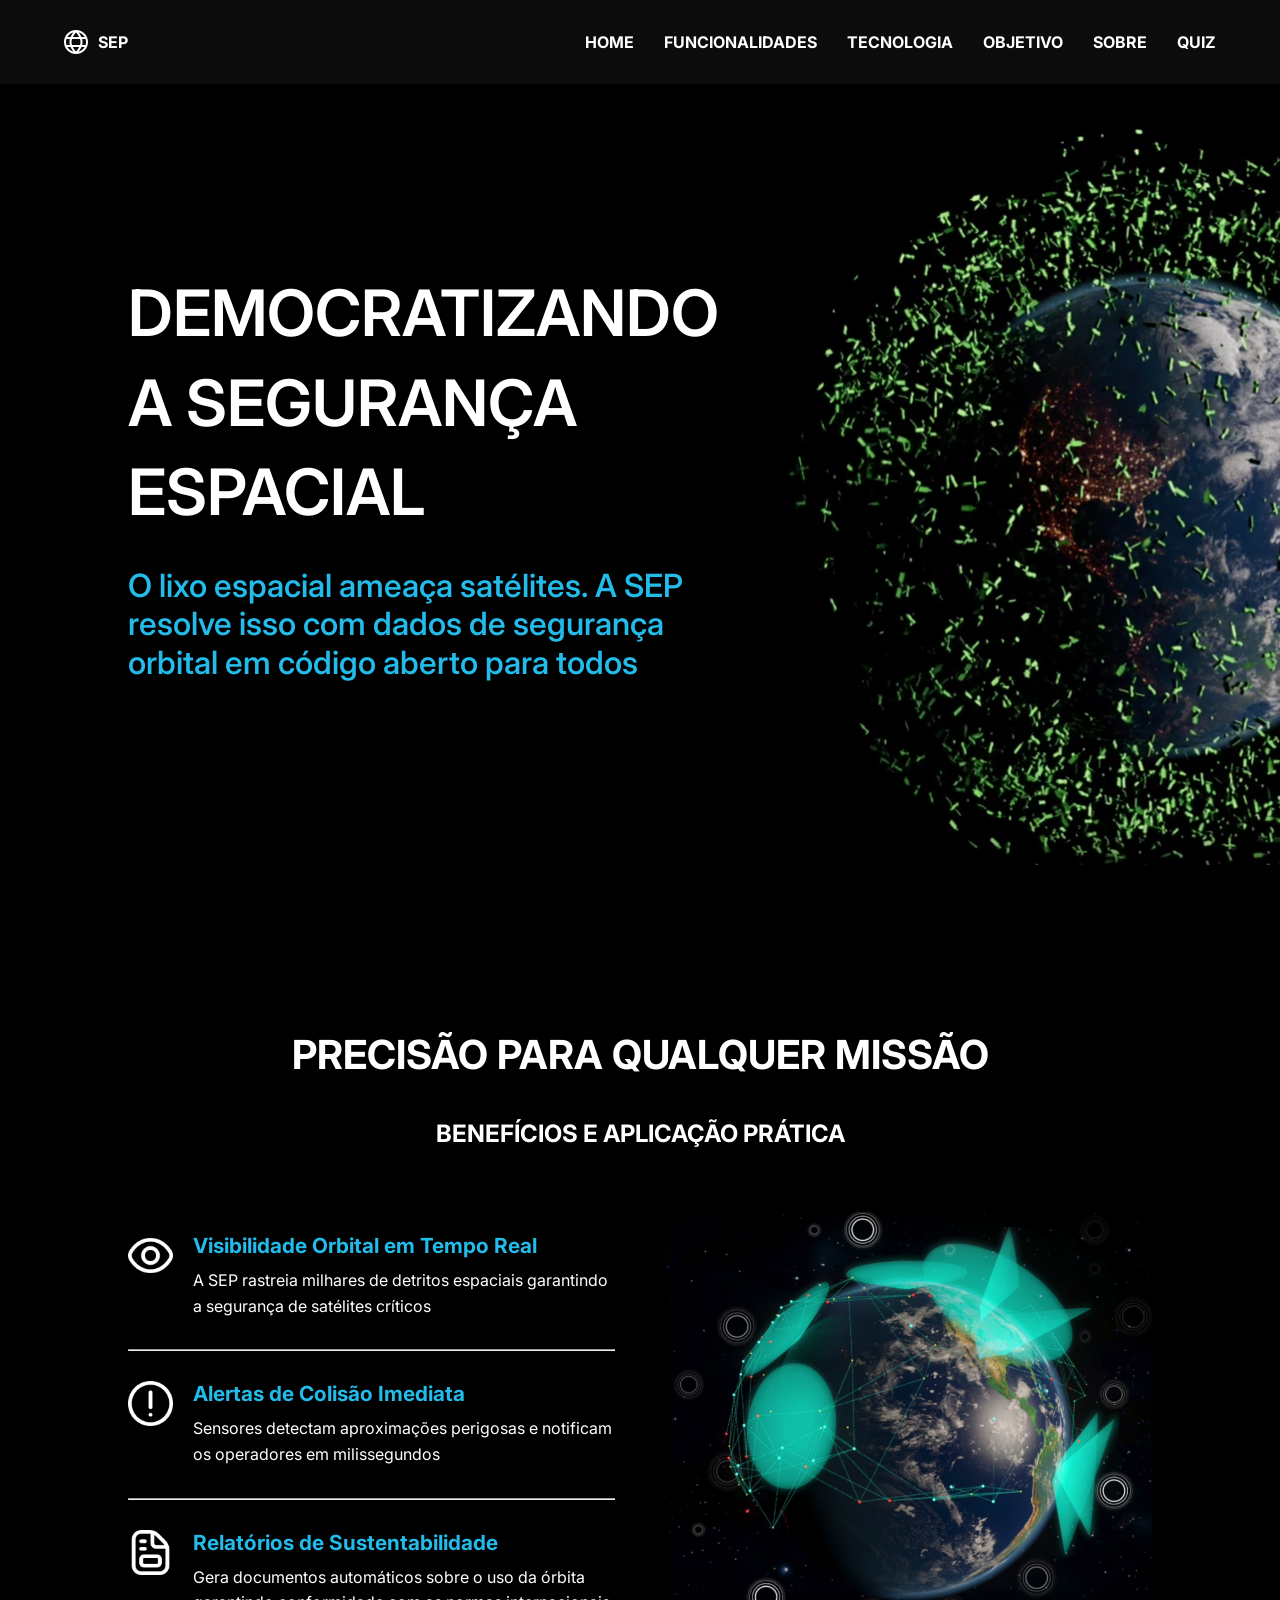
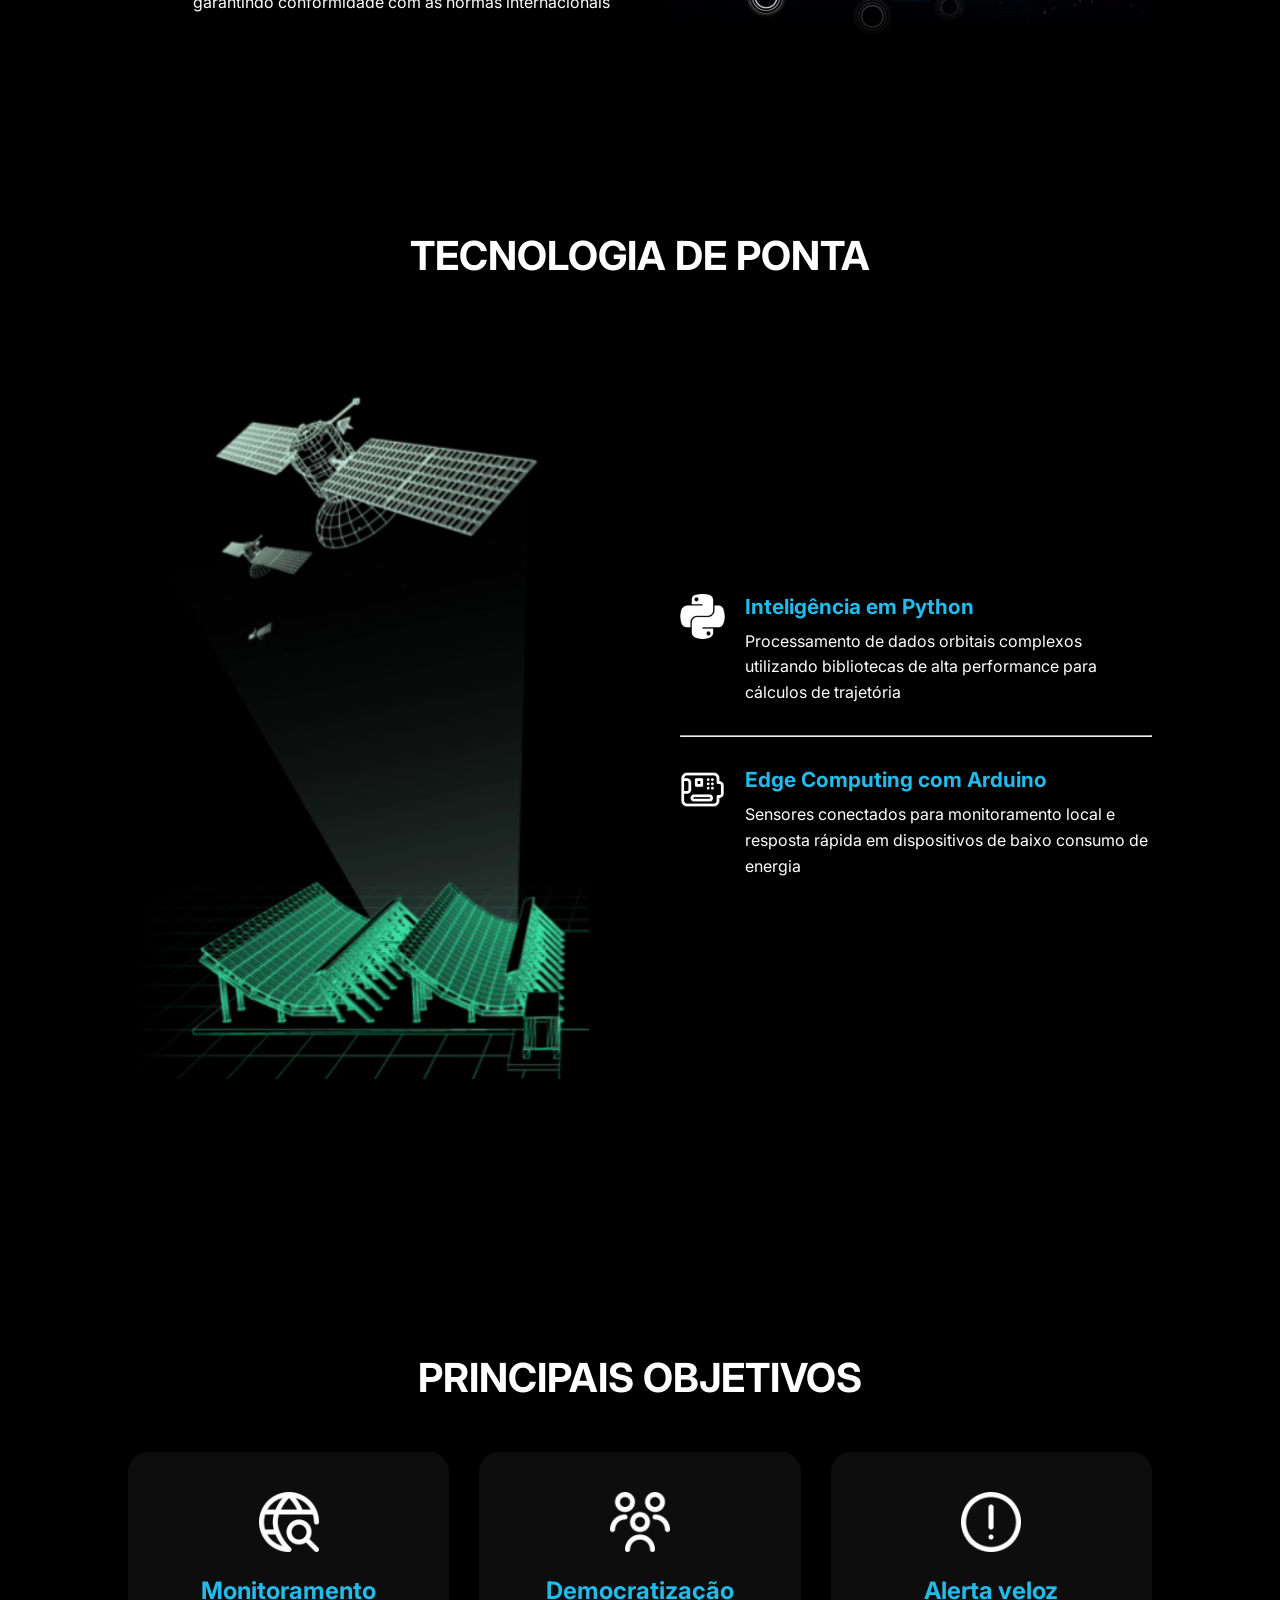
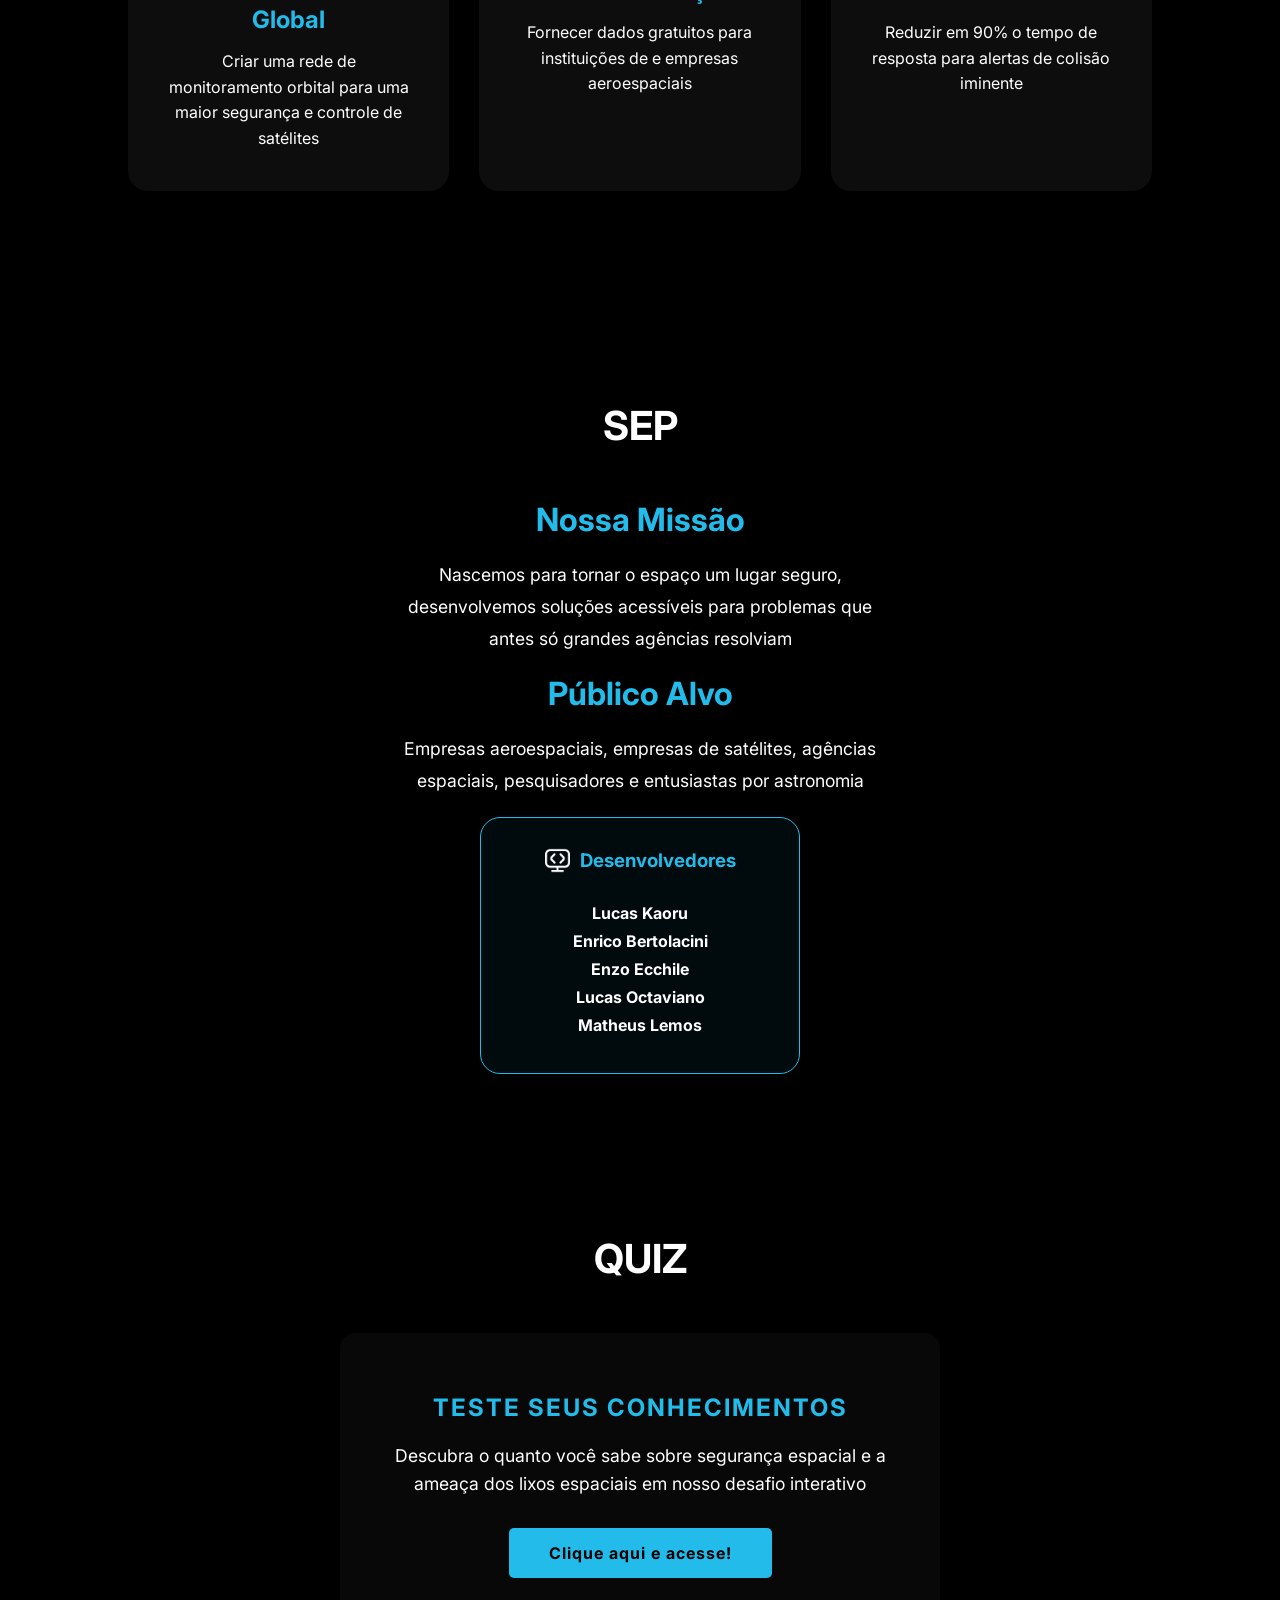
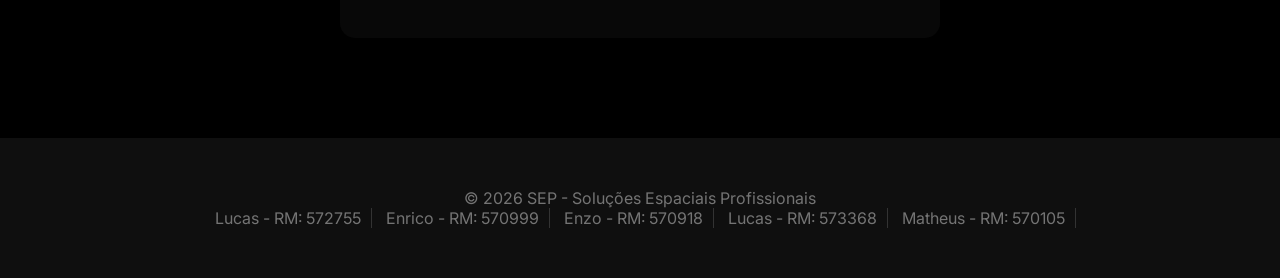
==== index.html @ 135230dc "Initial: estrutura base do projeto sem o quiz" ====
<!DOCTYPE html>
<html lang="pt-BR">
<head>
    <meta charset="UTF-8">
    <meta name="viewport" content="width=device-width, initial-scale=1.0">
    <title>SEP - Segurança Espacial</title>
    <link rel="stylesheet" href="style.css">
    <link rel="preconnect" href="https://fonts.googleapis.com">
    <link rel="preconnect" href="https://fonts.gstatic.com" crossorigin>
    <link href="https://fonts.googleapis.com/css2?family=Inter:ital,opsz,wght@0,14..32,100..900;1,14..32,100..900&display=swap" rel="stylesheet">
</head>
<body>
    <header>
        <nav>
            <div class="logo"><img src="./imgs/globo.png" alt="Logo SEP"><a href="#home">SEP</a></div>
            <ul>
                <li><a href="#home">HOME</a></li>
                <li><a href="#funcionalidades">FUNCIONALIDADES</a></li>
                <li><a href="#tecnologia">TECNOLOGIA</a></li>
                <li><a href="#objetivo">OBJETIVO</a></li>
                <li><a href="#sobre">SOBRE</a></li>
                <li><a href="#quiz">QUIZ</a></li>
            </ul>
        </nav>
    </header>

    <main>
        <!-- seção de home -->

        <section id="home" class="secao-home">
            <div class="home-container">
                <div class="home-texto">
                    <h1>DEMOCRATIZANDO <br> A SEGURANÇA <br> ESPACIAL</h1>
                    <p>O lixo espacial ameaça satélites. A SEP resolve isso com dados de segurança orbital em código aberto para todos</p>
                </div>
            </div>

            <div class="img-home">
                <img src="./imgs/terra.png" alt="foto representa a Terra com satélites">
            </div>
        </section>

        <!-- seção de funcionalidades -->

        <section class="secao-funcionalidades">
            <h1 class="titulo-secao">PRECISÃO PARA QUALQUER MISSÃO</h1>
            <h2 class="sub-secao">BENEFÍCIOS E APLICAÇÃO PRÁTICA</h2>

            <div class="funcionalidades-container" id="funcionalidades">
                <div class="textos-coluna">
                    <div class="inside-texto">
                        <div class="titulo-funcionalidade">
                            <img src="./imgs/visibilidade.png" alt="Icon de visibilidade" class="icon-funcionalidades">
                            <div class="texto-func">
                                <h2>Visibilidade Orbital em Tempo Real</h2>
                                <p>A SEP rastreia milhares de detritos espaciais garantindo a segurança de satélites críticos</p>
                            </div>
                        </div>
                    </div>
                
                    <hr>
                
                    <div class="inside-texto">
                        <div class="titulo-funcionalidade">
                            <img src="./imgs/alerta.png" alt="Icon de alerta" class="icon-funcionalidades">
                            <div class="texto-func">
                                <h2>Alertas de Colisão Imediata</h2>
                                <p>Sensores detectam aproximações perigosas e notificam os operadores em milissegundos</p>
                            </div>
                        </div>
                    </div>
                
                    <hr>
                
                    <div class="inside-texto">
                        <div class="titulo-funcionalidade">
                            <img src="./imgs/arquivo.png" alt="Icon de um arquivo" class="icon-funcionalidades">
                            <div class="texto-func">
                                <h2>Relatórios de Sustentabilidade</h2>
                                <p>Gera documentos automáticos sobre o uso da órbita garantindo conformidade com as normas internacionais</p>
                            </div>
                        </div>
                    </div>
                </div>

                <div class="imagem">
                    <img src="./imgs/satelites.png" alt="Mapa de satélites">
                </div>
            </div>
        </section>

        <!-- seção de tecnologia -->

        <section class="secao-tecnologia">
            <h1 class="titulo-secao">TECNOLOGIA DE PONTA</h1>
        
            <div class="tecnologia-container" id="tecnologia">
                <div class="imagem-tech">
                    <img src="./imgs/tecnologia.png" alt="Representação de Tecnológica">
                </div>
            
                <div class="textos-coluna">
                    <div class="inside-texto">
                        <div class="titulo-funcionalidade">
                            <img src="./imgs/python.png" alt="Logo de Python" class="icon-funcionalidades">
                            <div class="texto-func">
                                <h2>Inteligência em Python</h2>
                                <p>Processamento de dados orbitais complexos utilizando bibliotecas de alta performance para cálculos de trajetória</p>
                            </div>
                        </div>
                    </div>
                
                    <hr>
                
                    <div class="inside-texto">
                        <div class="titulo-funcionalidade">
                            <img src="./imgs/arduino.png" alt="Icon de arduino" class="icon-funcionalidades">
                            <div class="texto-func">
                                <h2>Edge Computing com Arduino</h2>
                                <p>Sensores conectados para monitoramento local e resposta rápida em dispositivos de baixo consumo de energia</p>
                            </div>
                        </div>
                    </div>
                </div>
            </div>
        </section>

        <!-- seção de objetivo  -->

        <section id="objetivo" class="secao-objetivo">
            <h1 class="titulo-secao">PRINCIPAIS OBJETIVOS</h1>

            <div class="objetivo-container">
                <div class="obj-card">
                    <img src="./imgs/global.png" alt="Icon de um globo Monitoramento">
                    <h3>Monitoramento Global</h3>
                    <p>Criar uma rede de monitoramento orbital para uma maior segurança e controle de satélites</p>
                </div>
            
                <div class="obj-card">
                    <img src="./imgs/pessoas.png" alt="Icon de pessoas">
                    <h3>Democratização</h3>
                    <p>Fornecer dados gratuitos para instituições de e empresas aeroespaciais</p>
                </div>
            
                <div class="obj-card">
                    <img src="./imgs/alerta.png" alt="Icon de alerta">
                    <h3>Alerta veloz</h3>
                    <p>Reduzir em 90% o tempo de resposta para alertas de colisão iminente</p>
                </div>
            </div>
        </section>

        <!-- seção de sobre -->

        <section class="secao-sobre">
            <h1 class="titulo-secao">SEP</h1>

            <div class="sobre-container" id="sobre">
                <div class="sobre-texto">
                    <h2>Nossa Missão</h2>
                    <p>Nascemos para tornar o espaço um lugar seguro, desenvolvemos soluções acessíveis para problemas que antes só grandes agências resolviam</p>

                    <h2>Público Alvo</h2>
                    <p>Empresas aeroespaciais, empresas de satélites, agências espaciais, pesquisadores e entusiastas por astronomia</p>
                </div>
            </div>

            <div class="sobre-grupo">
                <div class="card-grupo">
                    <div class="titulo-grupo">
                        <img src="./imgs/desenvolvedor.png" alt="Icon de computador">
                        <h3>Desenvolvedores</h3>
                    </div>

                    <ul>
                        <li>Lucas Kaoru</li>
                        <li>Enrico Bertolacini</li>
                        <li>Enzo Ecchile</li>
                        <li>Lucas Octaviano</li>
                        <li>Matheus Lemos</li>
                    </ul>
                </div>
            </div>
        </section>

        <!-- seção do quiz -->

        <section class="secao-quiz">
            <h1 class="titulo-secao">QUIZ</h1>

            <div id="quiz" class="quiz-container">
                <div class="quiz-card">
                        <h2>TESTE SEUS CONHECIMENTOS</h2>
                        <p>Descubra o quanto você sabe sobre segurança espacial e a ameaça dos lixos espaciais em nosso desafio interativo</p>
                        <a href="./quiz/index.html" class="btn-quiz">Clique aqui e acesse!</a>
                </div>
            </div>
        </section>
    </main>

    <footer>
        <div class="rodape-container">
            <p>&copy; 2026 SEP - Soluções Espaciais Profissionais</p>
            
            <div class="integrantes">
                <span>Lucas - RM: 572755</span>
                <span>Enrico - RM: 570999</span>
                <span>Enzo - RM: 570918</span>
                <span>Lucas - RM: 573368</span>
                <span>Matheus - RM: 570105</span>
            </div>
        </div>
    </footer>
</body>
</html>
---- style.css ----
@import url('https://fonts.googleapis.com/css2?family=Inter:ital,opsz,wght@0,14..32,100..900;1,14..32,100..900&display=swap');

:root {
    --cor-primaria: rgb(34, 187, 234);
    --cor-texto: white;
}


* {
    margin: 0;
    padding: 0px;
    box-sizing: border-box; 
}

body {
    background-color: black;
    font-family: 'Inter', sans-serif;
    padding-top: 130px; 
    margin: 0;
    box-sizing: border-box; 
}

html {
    scroll-behavior: smooth;
    scroll-padding-top: 180px; 
}

/* Barra de Navegação */

nav {
    display: flex;
    justify-content: space-between;
    align-items: center;
    padding: 30px 5%;
    position: fixed;
    top: 0;
    left: 0;
    width: 100%; 
    color: var(--cor-texto);
    font-weight: bold;
    background: rgba(13, 13, 13, 0.95);
}

nav ul {
    display: flex;
    list-style: none;
    gap: 30px;
}

nav ul li a {
    text-decoration: none;
    color: var(--cor-texto);
    transition: 0.3s;
}

.logo {
    gap: 10px;
    display: flex;
    align-items: center;
}

.logo a {

    text-decoration: none;
    color: var(--cor-texto);
    transition: 0.3s;
}

/* seção da home */

.secao-home {
    height: 80vh;
    display: flex;
    align-items: center;
    color: var(--cor-texto);
    font-weight: 500;
    padding: 10%;
}

.secao-home h1 {
    font-size: 4rem;
    color: var(--cor-texto);
    line-height: 1.4;
    font-weight: 600;
}

.secao-home p {
    font-size: 2rem;
    color: var(--cor-primaria);
    margin: 0 auto 15px auto;
    line-height: 1.2;
    font-weight: 550;
    margin: 30px 0;
}

.home-container {
    display: flex;
    align-items: center;
    justify-content: space-between;
    width: 100%;
    gap: 40px; 
}

.home-texto {
    flex: 1.2; 
}

.img-home {
    flex: 1;
    display: flex;
    justify-content: center;
}

/* seção de funcionalidades */

.funcionalidades-container {
    display: flex;
    width: 100%;
    align-items: center;
    justify-content: space-between;
    padding: 5% 10%;
    gap: 50px;
    flex-wrap: wrap;
    margin-bottom: 80px;
}

.secao-funcionalidades {
    padding-top: 80px;
}

.secao-funcionalidades h1 {
    width: 100%;
    text-align: center;
    color: var(--cor-texto);
    margin-top: 80px;
    padding: 20px;
    font-size: 2.5rem;
    font-weight: bold;
}

.sub-secao {
    text-align: center;
    color: var(--cor-texto);
    margin-top: 20px;
}

.textos-coluna {
    flex: 1;
    min-width: 320px;
    display: flex;
    flex-direction: column;
    gap: 30px;
}

.inside-texto {
    display: flex;
    flex-direction: column;
    justify-content: center;
    color: var(--cor-texto);
}

.titulo-funcionalidade {
    display: flex;
    align-items: flex-start;
    gap: 20px;
}

.icon-funcionalidades {
    width: 45px;
    height: 45px;
    object-fit: contain;
    flex-shrink: 0;
}

.texto-func h2 {
    color: var(--cor-primaria);
    font-size: 1.3rem;
    margin: 0;
}

.texto-func p {
    font-size: 1rem;
    color: var(--cor-texto);
    margin-top: 10px;
    line-height: 1.6;
}

.imagem {
    flex: 1;
    min-width: 300px;
    display: flex;
    justify-content: center;
    align-items: center;
}

.imagem img {
    width: 100%;
    max-width: 500px;
    height: auto;

}

/* seção de tecnologia */

.titulo-secao {
    width: 100%;
    text-align: center;
    color: var(--cor-texto);
    margin-top: 80px ;
    padding: 50px;
    font-size: 2.5rem;
}

.secao-tecnologia {
    padding-bottom: 80px;
}

.tecnologia-container {
    display: flex;
    flex-direction: row;
    align-items: center;
    justify-content: space-between;
    padding: 5% 10%;
    gap: 80px;
}

.imagem-tech {
    flex: 1;
    display: flex;
    justify-content: center;
}

.imagem-tech img {
    width: 100%;
    max-width: 450px;
}

/* seção de objetivo */

.secao-objetivo {
    padding-bottom: 80px;
}

.objetivo-container {
    display: flex;
    justify-content: center;
    flex-wrap: wrap; 
    gap: 30px;
    padding: 0 10%;
}

.obj-card {
    background: rgba(255, 255, 255, 0.05); 
    padding: 40px;
    border-radius: 20px;
    flex: 1;
    min-width: 300px; 
    max-width: 400px;
    text-align: center;
    transition: 0.4s;
}

.obj-card:hover {
    transform: translateY(-10px);
}

.obj-card img {
    width: 60px;
    margin-bottom: 20px;
}

.obj-card h3 {
    color: var(--cor-primaria);
    margin-bottom: 15px;
    font-size: 1.5rem;
}

.obj-card p {
    color: var(--cor-texto);
    font-size: 1rem;
    line-height: 1.6;
}

/* seção de sobre */

.secao-sobre {
    padding-bottom: 30px;
}

.sobre-container {
    display: flex;
    justify-content: space-between;
    align-items: flex-start;
    padding: 0 10%;
    gap: 60px;
}

.sobre-texto {
    color: var(--cor-texto);
    max-width: 500px;
    margin: 0 auto;
}

.sobre-texto h2 {
    color: var(--cor-primaria);
    font-size: 2rem;
    text-align: center;
    margin-bottom: 20px;
}

.sobre-texto p {
    font-size: 1.1rem;
    line-height: 1.8;
    color: var(--cor-texto);
    text-align: center;
    margin-bottom: 20px;
}

.sobre-grupo {
    flex: 1;
}

.card-grupo {
    background: rgba(34, 187, 234, 0.05);
    border: 1px solid var(--cor-primaria);
    padding: 30px;
    border-radius: 20px;
    max-width: 320px;
    display: flex;  
    margin: 0 auto;
    flex-direction: column;
    align-items: center;
}

.titulo-grupo {
    display: flex;
    align-items: center;
    gap: 10px;
    margin-bottom: 10px;
}

.card-grupo h3 {
    color: var(--cor-primaria);
    text-align: center;
}

.card-grupo img {
    width: 25px;
    height: auto;
}

.card-grupo ul {
    list-style: none;
    margin-top: 20px;
}

.card-grupo ul li {
    color: var(--cor-texto);
    margin-bottom: 8px;
    font-weight: bold;
    text-align: center;
}

/* seção do quiz */

.secao-quiz {
    padding-bottom: 100px;
    display: flex;
    flex-direction: column;
    justify-content: center;
    align-items: center;
}

.quiz-card {
    background: rgba(255, 255, 255, 0.03);
    padding: 60px 40px;
    border-radius: 15px;
    text-align: center;
    max-width: 600px;
    transition: transform 0.3s ease;
}

.quiz-card:hover {
    transform: translateY(-5px);
}

.quiz-card h2 {
    color: var(--cor-primaria);
    margin-bottom: 20px;
    letter-spacing: 2px;
}

.quiz-card p {
    color: var(--cor-texto);
    margin-bottom: 30px;
    line-height: 1.6;
    font-size: 1.1rem;
}

.btn-quiz {
    display: inline-block;
    padding: 15px 40px;
    background-color: var(--cor-primaria);
    color: #000;
    text-decoration: none;
    font-weight: 700;
    border-radius: 5px;
    letter-spacing: 1px;
}

.btn-quiz:hover {
    background-color: white;
}

/* seção de roda pé */

footer {
    background: #0f0f0f;
    padding: 50px 10%;
    text-align: center;
    color: rgb(116, 116, 116);
}

.integrantes span {
    border-right: 1px solid #333;
    padding-right: 10px;
    padding-left: 10px;
}
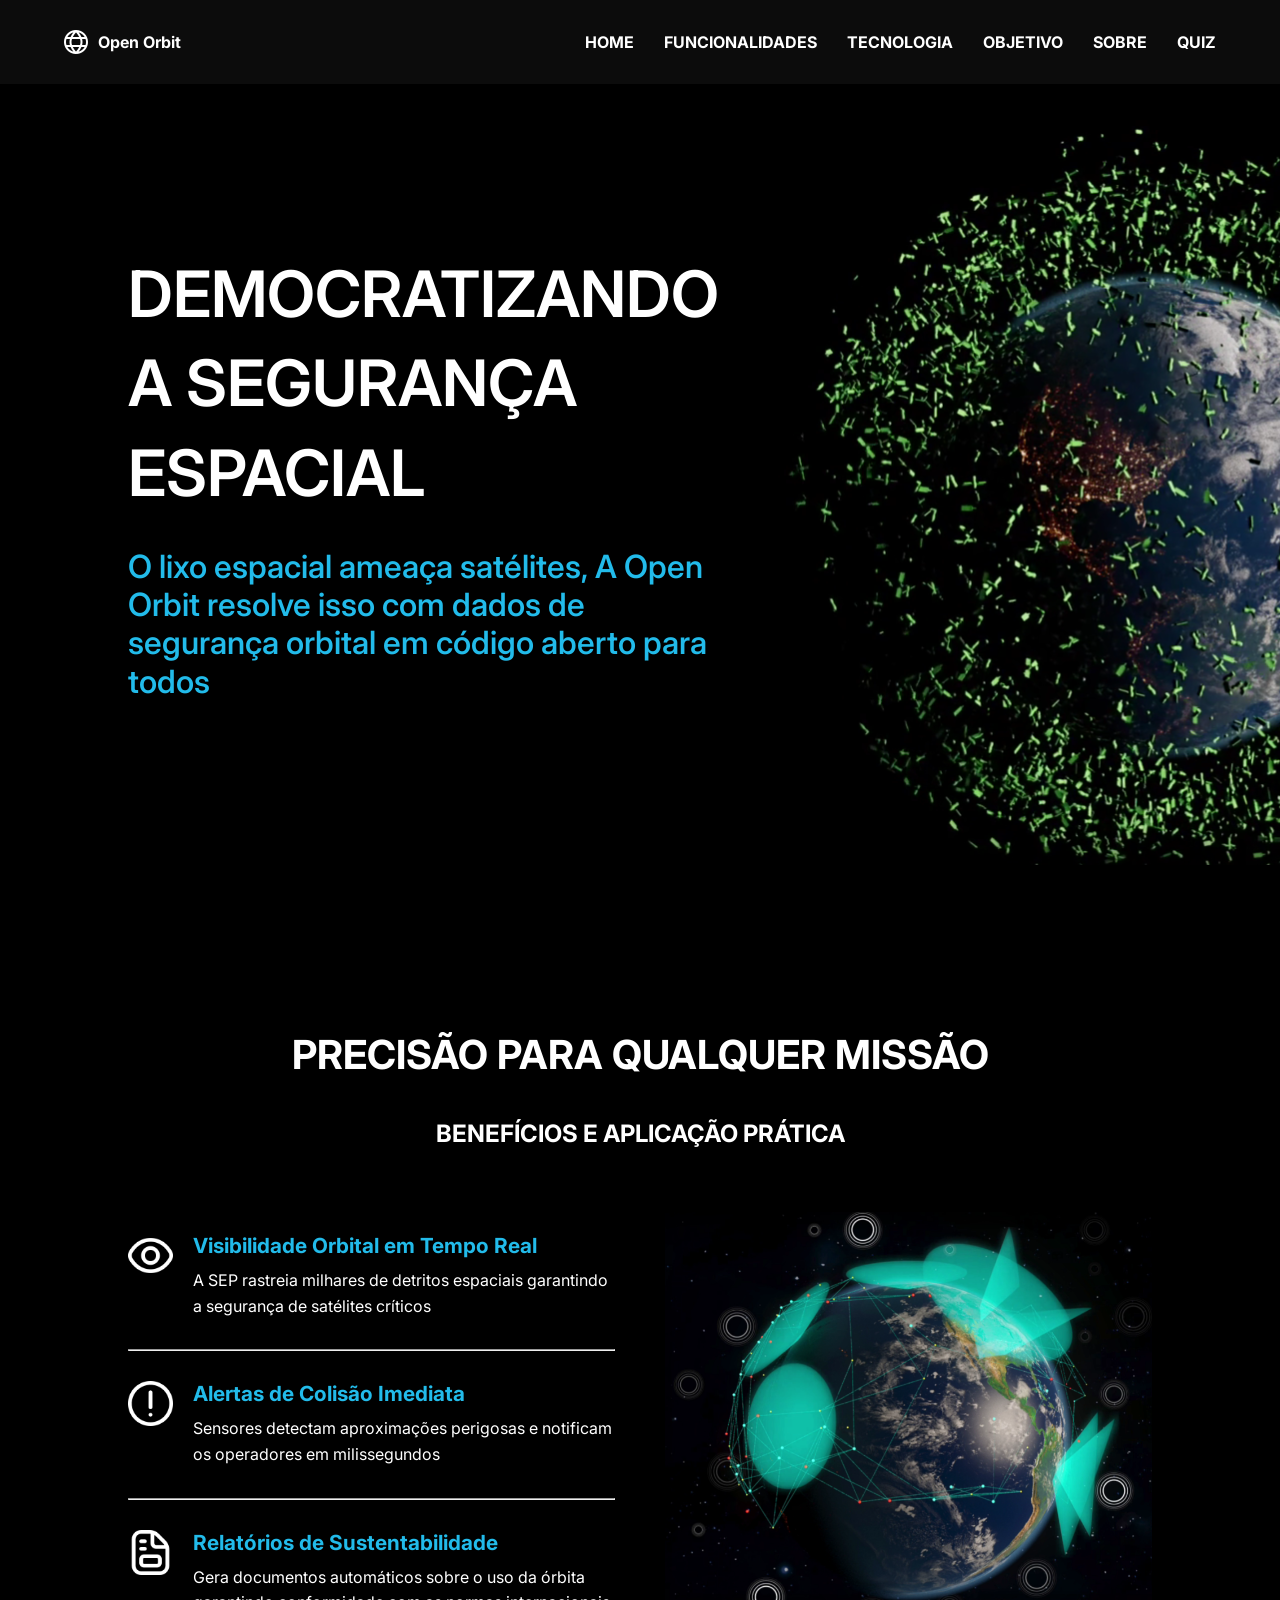
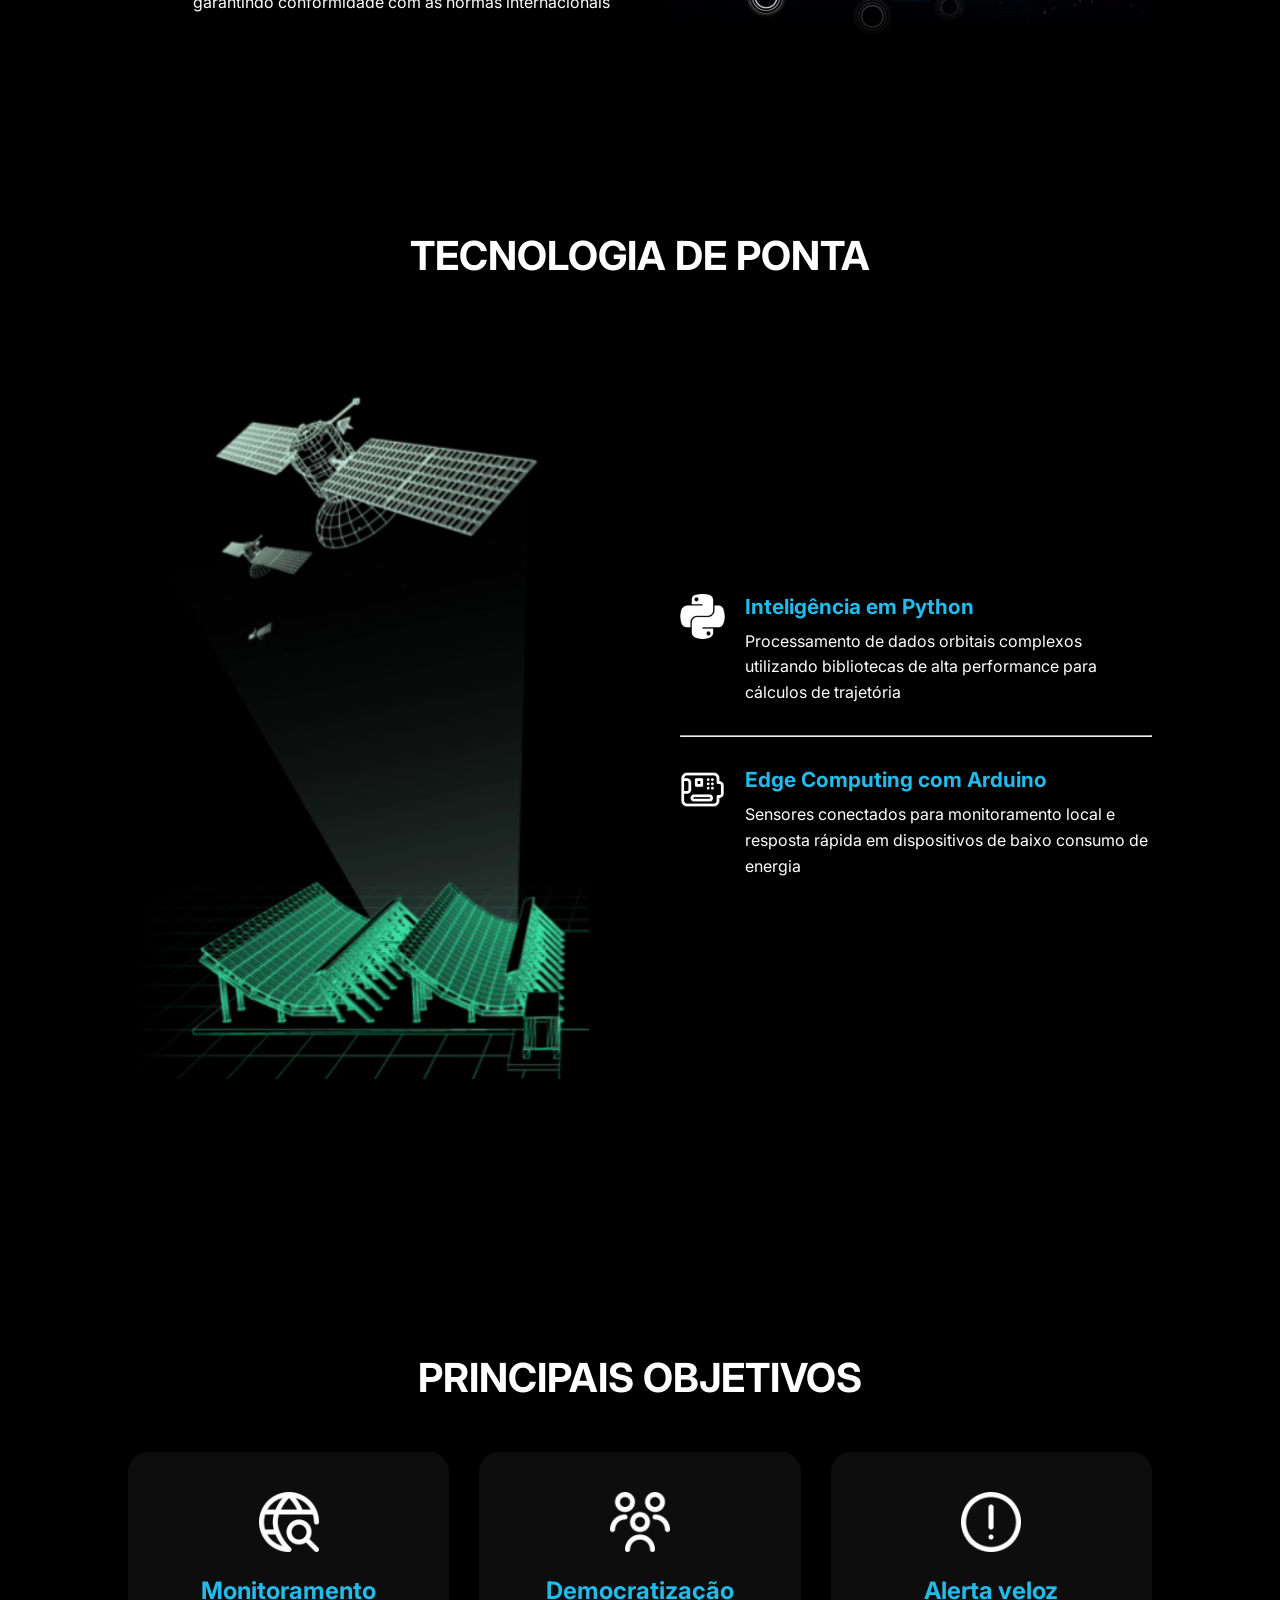
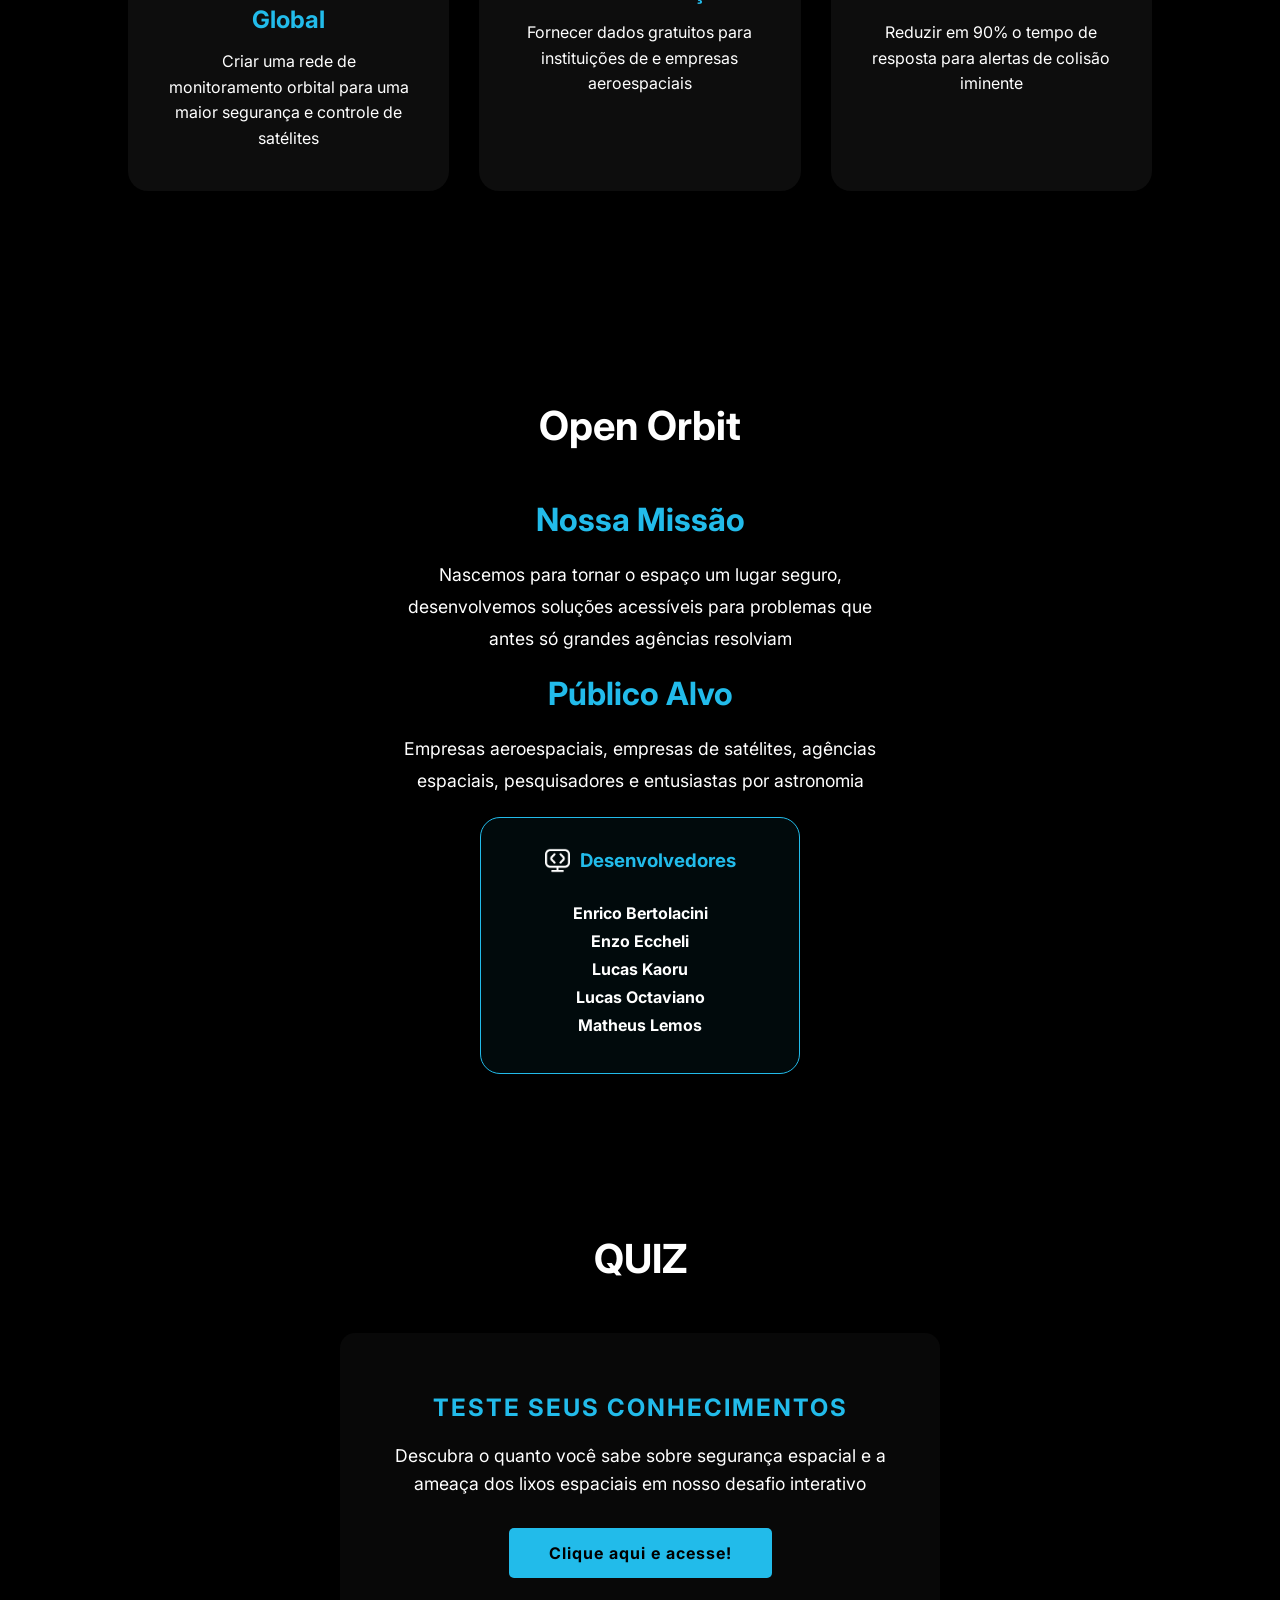
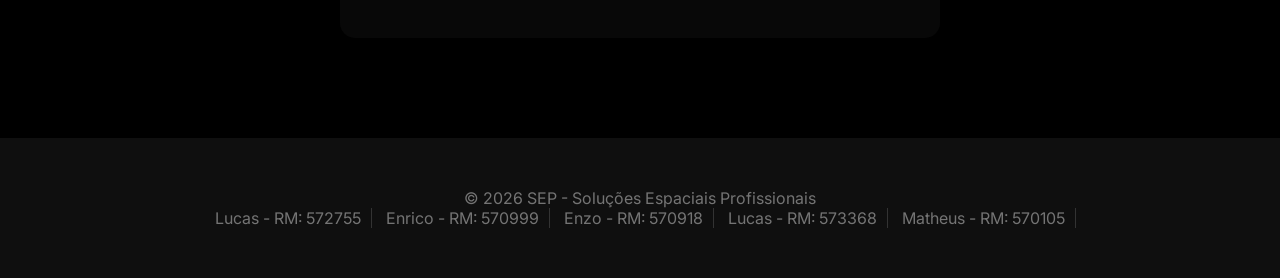
==== commit 47d6e16b: "Merge pull request #1 from Cjllima/master Pull Request Cjllima" ====
--- a/index.html
+++ b/index.html
@@ -3,7 +3,7 @@
 <head>
     <meta charset="UTF-8">
     <meta name="viewport" content="width=device-width, initial-scale=1.0">
-    <title>SEP - Segurança Espacial</title>
+    <title>Open Orbit</title>
     <link rel="stylesheet" href="style.css">
     <link rel="preconnect" href="https://fonts.googleapis.com">
     <link rel="preconnect" href="https://fonts.gstatic.com" crossorigin>
@@ -12,7 +12,7 @@
 <body>
     <header>
         <nav>
-            <div class="logo"><img src="./imgs/globo.png" alt="Logo SEP"><a href="#home">SEP</a></div>
+            <div class="logo"><img src="./imgs/globo.png" alt="Logo SEP"><a href="#home">Open Orbit</a></div>
             <ul>
                 <li><a href="#home">HOME</a></li>
                 <li><a href="#funcionalidades">FUNCIONALIDADES</a></li>
@@ -31,7 +31,7 @@
             <div class="home-container">
                 <div class="home-texto">
                     <h1>DEMOCRATIZANDO <br> A SEGURANÇA <br> ESPACIAL</h1>
-                    <p>O lixo espacial ameaça satélites. A SEP resolve isso com dados de segurança orbital em código aberto para todos</p>
+                    <p>O lixo espacial ameaça satélites, A Open Orbit resolve isso com dados de segurança orbital em código aberto para todos</p>
                 </div>
             </div>
 
@@ -154,7 +154,7 @@
         <!-- seção de sobre -->
 
         <section class="secao-sobre">
-            <h1 class="titulo-secao">SEP</h1>
+            <h1 class="titulo-secao">Open Orbit</h1>
 
             <div class="sobre-container" id="sobre">
                 <div class="sobre-texto">
@@ -174,9 +174,9 @@
                     </div>
 
                     <ul>
-                        <li>Lucas Kaoru</li>
-                        <li>Enrico Bertolacini</li>
-                        <li>Enzo Ecchile</li>
+                        <li>Enrico Bertolacini </li>
+                        <li>Enzo Eccheli </li>
+                        <li>Lucas Kaoru </li>
                         <li>Lucas Octaviano</li>
                         <li>Matheus Lemos</li>
                     </ul>
@@ -193,7 +193,7 @@
                 <div class="quiz-card">
                         <h2>TESTE SEUS CONHECIMENTOS</h2>
                         <p>Descubra o quanto você sabe sobre segurança espacial e a ameaça dos lixos espaciais em nosso desafio interativo</p>
-                        <a href="./quiz/index.html" class="btn-quiz">Clique aqui e acesse!</a>
+                        <a href="./src/quiz/index.html" class="btn-quiz">Clique aqui e acesse!</a>
                 </div>
             </div>
         </section>
